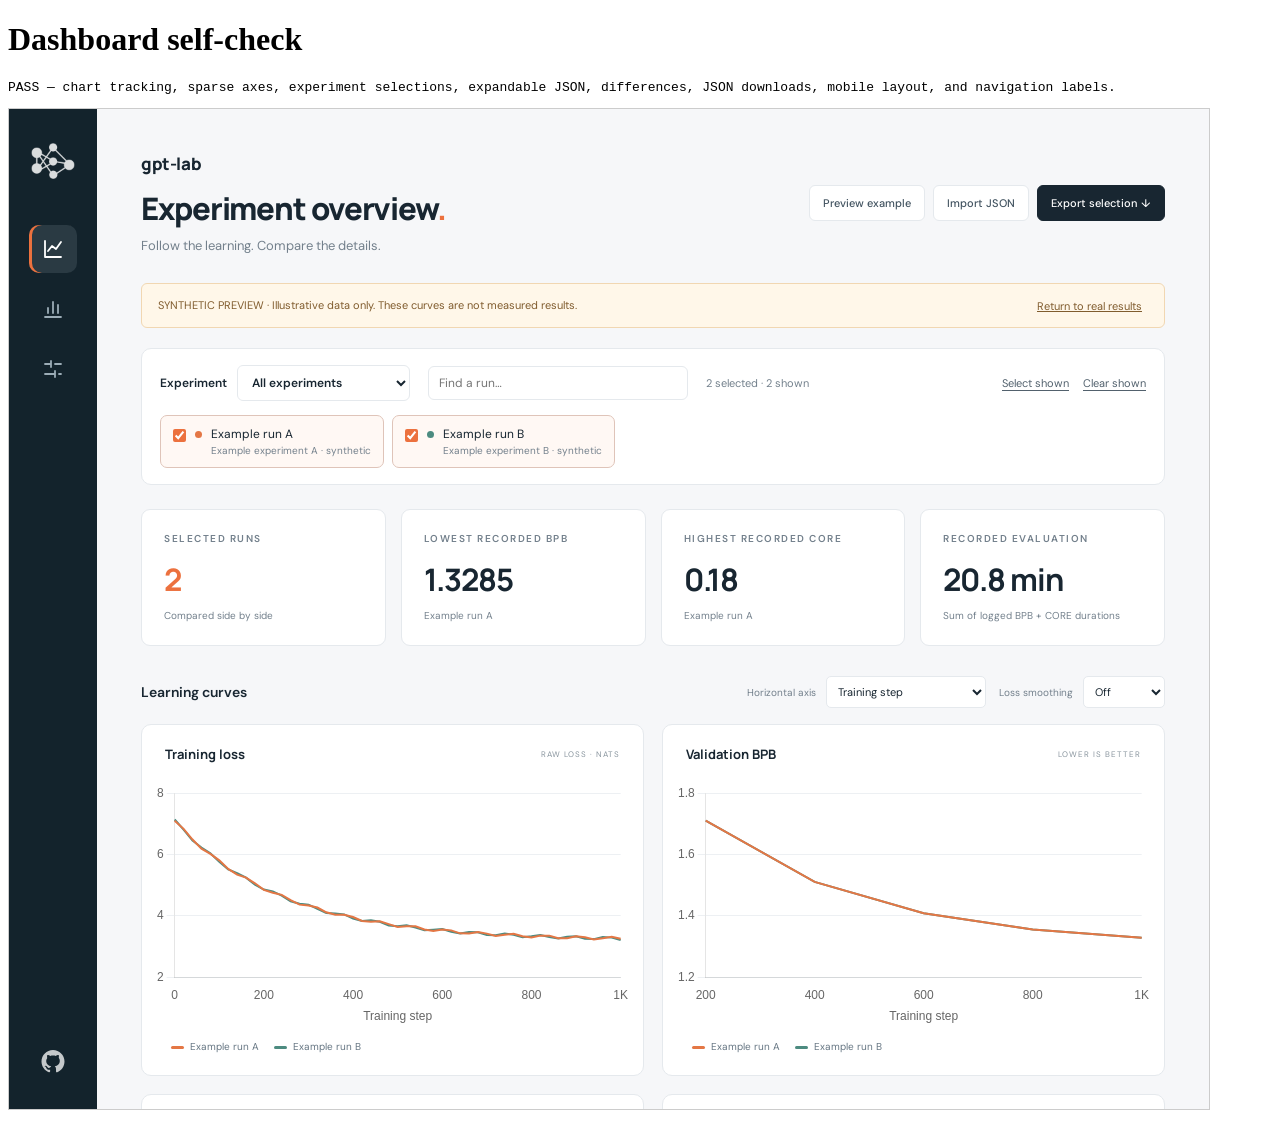
==== tests/dashboard/charts.html @ 71bcebde "updating space with nicer ui" ====
<!doctype html>
<meta charset="utf-8">
<title>Dashboard self-check</title>
<h1>Dashboard self-check</h1>
<pre id="result" role="status">Running…</pre>
<iframe id="viewer" src="../../spaces/results/index.html" title="Dashboard under test" style="width:1200px;height:1000px;border:1px solid #ccc"></iframe>
<script type="module">
const frame = document.getElementById('viewer'), result = document.getElementById('result');
const assert = (condition, message) => { if (!condition) throw new Error(message); };
const until = async predicate => {
  const deadline = performance.now() + 10000;
  while (!predicate()) {
    if (performance.now() > deadline) throw new Error('Timed out waiting for chart state');
    await new Promise(requestAnimationFrame);
  }
};
try {
  await new Promise(resolve => frame.addEventListener('load', resolve, {once:true}));
  const win = frame.contentWindow, doc = win.document, $ = id => doc.getElementById(id);
  // Wait for app.js's initial fetch before importing the test snapshot.
  await new Promise(resolve => {
    doc.addEventListener('chart-test-ready', resolve, {once:true});
    const script = doc.createElement('script'); script.type = 'module';
    script.textContent = "import './app.js'; document.dispatchEvent(new Event('chart-test-ready'));";
    doc.head.append(script);
  });
  const getChart = id => win.Chart.getChart($(id).querySelector('canvas'));
  const change = (id, value) => { $(id).value = value; $(id).dispatchEvent(new win.Event('change')); };
  const hover = async (chart, index = 1) => {
    const point = chart.getDatasetMeta(0).data[index], rect = chart.canvas.getBoundingClientRect();
    chart.canvas.dispatchEvent(new win.MouseEvent('mousemove', {clientX:rect.left + point.x, clientY:rect.top + point.y, bubbles:true}));
    await until(() => chart.tooltip.opacity > 0 && chart.tooltip.dataPoints[0].dataIndex === index);
    return chart.tooltip;
  };
  const transfer = new win.DataTransfer();
  // Space the inspected points apart so integer mouse coordinates cannot pick a neighbor.
  const history = Array.from({length:601}, (_, index) => {
    const step = index < 3 ? index * 10 : index + 97;
    return {step, 'train/raw_loss':4-index/1000, 'train/total_tokens':step*100};
  });
  history.push({step:698, 'eval/bpb':1.25});
  const runs = ['A','B'].map(id => ({id, label:`Run ${id}`, group:`Experiment ${id}`, history,
    config: {model_name:'test-model', optim_config:{learning_rate:id === 'A' ? 0.01 : 0.02},
      training_config:id === 'A' ? {seed:0, dist_info:{world_size:1, note:'<img src=x>'}}
        : {dist_info:{note:'<img src=x>', world_size:1}, seed:0}},
  }));
  runs.push({id:'C', label:'Ungrouped run', history:[]});
  transfer.items.add(new win.File([JSON.stringify({schema_version:1, synthetic:true, runs})], 'chart-check.json', {type:'application/json'}));
  $('import').files = transfer.files; $('import').dispatchEvent(new win.Event('change'));
  await until(() => getChart('loss-chart')?.data.datasets[0].data.length === 601);
  let chart = getChart('loss-chart'), tooltip = await hover(chart);
  assert(tooltip.title[0] === 'Training step: 10', 'Tooltip must snap to an actual recorded step');
  assert(tooltip.dataPoints.length === 2, 'Runs at the same step must share the tooltip');
  assert(tooltip.body[0].lines[0].includes('Run A · train/raw_loss: 3.999'), 'Tooltip must show the recorded run and value');
  chart.canvas.dispatchEvent(new win.MouseEvent('mouseout', {bubbles:true}));
  await until(() => chart.getActiveElements().length === 0 && chart.tooltip.opacity === 0);
  change('smoothing', '0.6');
  assert(!Object.values(win.Chart.instances).includes(chart), 'Rerender must dispose of old charts');
  chart = getChart('loss-chart'); tooltip = await hover(chart);
  assert(tooltip.body[0].after[0] === 'Raw loss: 3.999 · EMA: 0.6', 'EMA tooltip must retain the raw value');
  assert(Math.abs(tooltip.dataPoints[0].parsed.y - 3.9996) < 1e-10, 'Tooltip must show the actual EMA value');
  change('axis', 'train/total_tokens');
  assert(!$('bpb-chart').querySelector('canvas'), 'Sparse evaluation must not invent token counters');
  tooltip = await hover(getChart('loss-chart'));
  assert(tooltip.title[0] === 'Training tokens: 1,000', 'Tooltip must use recorded token counters');
  change('axis', 'step');
  assert(getChart('bpb-chart').data.datasets[0].data[0].y === 1.25, 'A single evaluation point must remain visible');
  await hover(getChart('bpb-chart'), 0);
  while ($('run-list').querySelector('input:checked')) {
    const input = $('run-list').querySelector('input:checked');
    input.checked = false; input.dispatchEvent(new win.Event('change'));
  }
  assert(Object.keys(win.Chart.instances).length === 0, 'Empty selection must dispose of every chart');
  $('select-all').click();
  change('experiment', JSON.stringify('Experiment A'));
  assert($('stat-runs').textContent === '1' && getChart('loss-chart').data.datasets[0].label === 'Run A', 'Experiment must scope charts and summaries');
  assert($('recap-table').querySelectorAll('tbody tr').length === 1 && $('config-table').querySelectorAll('th').length === 2, 'Experiment must scope tables');
  change('experiment', JSON.stringify('Experiment B')); $('clear-selection').click();
  assert($('download').disabled && !$('loss-chart').querySelector('canvas'), 'An empty experiment selection must disable export and clear charts');
  change('experiment', '');
  assert($('stat-runs').textContent === '2' && !$('run-list').querySelector('input[value="B"]').checked, 'Switching experiments must preserve checkbox selections');
  change('experiment', JSON.stringify(''));
  assert($('stat-runs').textContent === '1' && $('run-list').textContent.includes('Ungrouped run'), 'Missing groups must be selectable as Ungrouped');
  change('experiment', '');
  $('search').value = 'Run B'; $('search').dispatchEvent(new win.Event('input')); $('select-all').click();
  assert($('stat-runs').textContent === '3', 'Select shown must add only the matching run');
  $('clear-selection').click();
  assert($('stat-runs').textContent === '2', 'Clear shown must preserve hidden run selections');
  $('search').value = 'no match'; $('search').dispatchEvent(new win.Event('input'));
  assert(!$('no-runs').hidden, 'An unmatched search must explain the empty run list');
  $('search').value = ''; $('search').dispatchEvent(new win.Event('input')); $('select-all').click();
  const ungrouped = $('run-list').querySelector('input[value="C"]');
  ungrouped.checked = false; ungrouped.dispatchEvent(new win.Event('change'));
  doc.querySelector('[data-tab="configuration"]').click();
  const configKeys = () => [...$('config-table').querySelectorAll('.config-key')].map(node => node.textContent);
  assert(configKeys().join(',') === 'model_name,optim_config,training_config', 'Nested settings must occupy one top-level row');
  const row = [...$('config-table').querySelectorAll('tbody tr')].find(row => row.querySelector('.config-key')?.textContent === 'training_config');
  const details = row.querySelector('details'); details.querySelector('summary').click();
  const displayed = JSON.parse(details.querySelector('pre').textContent);
  assert(details.open && displayed.seed === 0 && displayed.dist_info.note === '<img src=x>', 'Expandable JSON must preserve nested values and escaping');
  assert(!$('config-table').querySelector('img'), 'Config values must render as text');
  $('differences').checked = true; $('differences').dispatchEvent(new win.Event('change'));
  assert(configKeys().join(',') === 'optim_config', 'Differences must compare nested values regardless of object key order');
  // Inspect real Blob downloads without saving files to the user's Downloads folder.
  const originalClick = win.HTMLAnchorElement.prototype.click, downloads = [];
  try {
    win.HTMLAnchorElement.prototype.click = function () { downloads.push({filename:this.download, response:win.fetch(this.href)}); };
    $('config-downloads').querySelector('button').click();
    const response = await downloads[0].response, config = await response.json();
    assert(downloads[0].filename === 'synthetic-A-config.json' && response.headers.get('content-type') === 'application/json', 'Configuration download must be JSON with a synthetic filename');
    assert(JSON.stringify(config) === JSON.stringify(runs[0].config), 'Configuration download must preserve the full original config without history');
    $('download').click();
    const snapshot = await (await downloads[1].response).json();
    assert(snapshot.synthetic === true && snapshot.runs.length === 2, 'Selection export must preserve the synthetic label and chosen runs');
  } finally { win.HTMLAnchorElement.prototype.click = originalClick; }
  change('experiment', JSON.stringify('Experiment A'));
  assert($('config-downloads').children.length === 1, 'Configuration downloads must follow the experiment scope');
  $('differences').checked = false;
  doc.querySelector('[data-tab="overview"]').click();
  $('smoothing').value = '0'; $('demo').click();
  assert(getChart('loss-chart').data.datasets.length === 2, 'Leave the synthetic preview visible for manual inspection');
  frame.style.width = '390px';
  await until(() => doc.documentElement.clientWidth < 400);
  assert(doc.documentElement.scrollWidth <= doc.documentElement.clientWidth + 1, 'Mobile layout must not overflow the viewport');
  doc.querySelector('[data-tab="configuration"]').click();
  $('config-table').querySelector('summary').click();
  assert(doc.documentElement.scrollWidth <= doc.documentElement.clientWidth + 1, 'Expanded JSON must stay inside the mobile table scroll area');
  doc.querySelector('[data-tab="overview"]').click();
  frame.style.width = '1200px';
  assert(doc.querySelector('.brand img').naturalWidth === 144, 'The logo must load');
  assert(doc.querySelector('.rail-footer img').naturalWidth === 24, 'The GitHub mark must load');
  const nav = doc.querySelector('[data-tab="configuration"]');
  nav.focus();
  assert(win.getComputedStyle(nav, '::after').visibility === 'visible', 'Page names must appear on keyboard focus');
  assert(win.getComputedStyle(nav, '::after').content.includes('Configuration'), 'Page tooltip must name the destination');
  nav.blur();
  result.textContent = 'PASS — chart tracking, sparse axes, experiment selections, expandable JSON, differences, JSON downloads, mobile layout, and navigation labels.';
} catch (error) { result.textContent = `FAIL — ${error.message}\n${error.stack}`; console.error(error); }
</script>
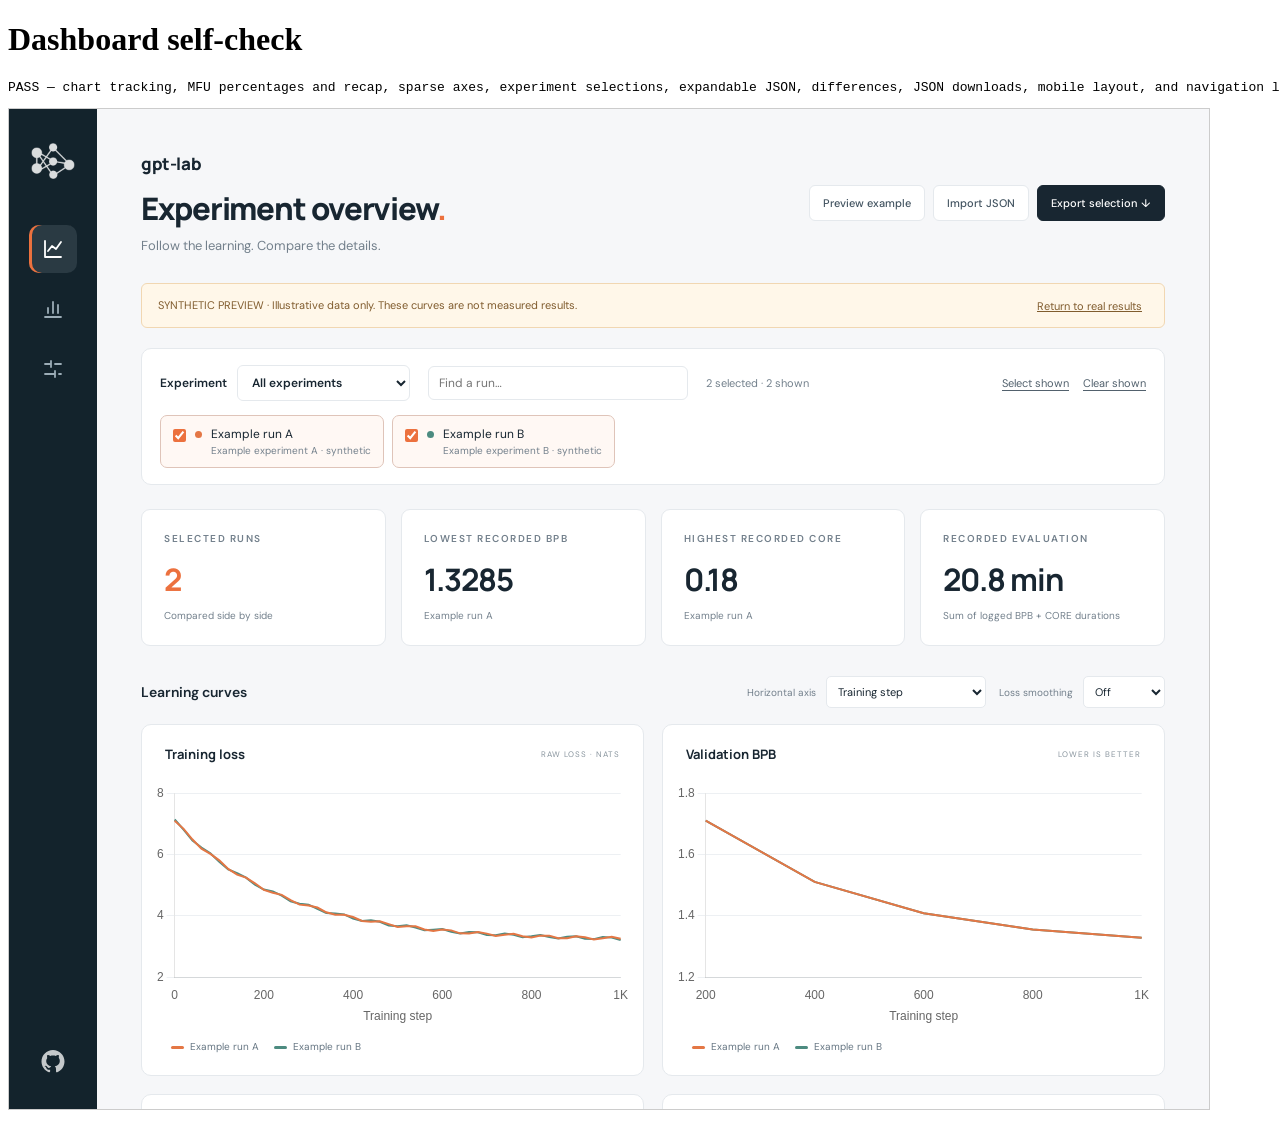
==== commit d7114113: "adding mfu to space ui" ====
--- a/tests/dashboard/charts.html
+++ b/tests/dashboard/charts.html
@@ -39,7 +39,8 @@
     return {step, 'train/raw_loss':4-index/1000, 'train/total_tokens':step*100};
   });
   history.push({step:698, 'eval/bpb':1.25});
-  const runs = ['A','B'].map(id => ({id, label:`Run ${id}`, group:`Experiment ${id}`, history,
+  const runs = ['A','B'].map(id => ({id, label:`Run ${id}`, group:`Experiment ${id}`,
+    history:history.map((row, index) => index < 2 ? {...row, 'train/mfu':id === 'A' && index === 1 ? 28.5 : 0} : row),
     config: {model_name:'test-model', optim_config:{learning_rate:id === 'A' ? 0.01 : 0.02},
       training_config:id === 'A' ? {seed:0, dist_info:{world_size:1, note:'<img src=x>'}}
         : {dist_info:{note:'<img src=x>', world_size:1}, seed:0}},
@@ -48,6 +49,13 @@
   transfer.items.add(new win.File([JSON.stringify({schema_version:1, synthetic:true, runs})], 'chart-check.json', {type:'application/json'}));
   $('import').files = transfer.files; $('import').dispatchEvent(new win.Event('change'));
   await until(() => getChart('loss-chart')?.data.datasets[0].data.length === 601);
+  const mfu = getChart('mfu-chart');
+  assert(mfu.data.datasets.length === 2 && mfu.data.datasets[0].data.length === 2, 'MFU must omit runs and points without logged values');
+  assert(mfu.data.datasets[0].data[1].y === 28.5 && mfu.data.datasets[0].data[0].y === 0, 'MFU must retain logged percentages and zero without rescaling');
+  const mfuTooltip = await hover(mfu);
+  assert(mfuTooltip.body[0].lines[0] === 'Run A · train/mfu: 28.5%', 'MFU tooltip must display the recorded percentage');
+  const mfuColumn = [...$('recap-table').querySelectorAll('th')].findIndex(cell => cell.textContent === 'Latest MFU (%)');
+  assert(mfuColumn >= 0 && [...$('recap-table').querySelectorAll('tbody tr')].map(row => row.cells[mfuColumn].textContent).join(',') === '28.5,0,—', 'MFU recap must show latest values, zero, and missing values distinctly');
   let chart = getChart('loss-chart'), tooltip = await hover(chart);
   assert(tooltip.title[0] === 'Training step: 10', 'Tooltip must snap to an actual recorded step');
   assert(tooltip.dataPoints.length === 2, 'Runs at the same step must share the tooltip');
@@ -74,6 +82,7 @@
   $('select-all').click();
   change('experiment', JSON.stringify('Experiment A'));
   assert($('stat-runs').textContent === '1' && getChart('loss-chart').data.datasets[0].label === 'Run A', 'Experiment must scope charts and summaries');
+  assert(getChart('mfu-chart').data.datasets.length === 1 && getChart('mfu-chart').data.datasets[0].label === 'Run A', 'Experiment must scope MFU curves');
   assert($('recap-table').querySelectorAll('tbody tr').length === 1 && $('config-table').querySelectorAll('th').length === 2, 'Experiment must scope tables');
   change('experiment', JSON.stringify('Experiment B')); $('clear-selection').click();
   assert($('download').disabled && !$('loss-chart').querySelector('canvas'), 'An empty experiment selection must disable export and clear charts');
@@ -81,6 +90,7 @@
   assert($('stat-runs').textContent === '2' && !$('run-list').querySelector('input[value="B"]').checked, 'Switching experiments must preserve checkbox selections');
   change('experiment', JSON.stringify(''));
   assert($('stat-runs').textContent === '1' && $('run-list').textContent.includes('Ungrouped run'), 'Missing groups must be selectable as Ungrouped');
+  assert(!$('mfu-chart').querySelector('canvas'), 'A run without MFU must show no recorded data');
   change('experiment', '');
   $('search').value = 'Run B'; $('search').dispatchEvent(new win.Event('input')); $('select-all').click();
   assert($('stat-runs').textContent === '3', 'Select shown must add only the matching run');
@@ -134,6 +144,6 @@
   assert(win.getComputedStyle(nav, '::after').visibility === 'visible', 'Page names must appear on keyboard focus');
   assert(win.getComputedStyle(nav, '::after').content.includes('Configuration'), 'Page tooltip must name the destination');
   nav.blur();
-  result.textContent = 'PASS — chart tracking, sparse axes, experiment selections, expandable JSON, differences, JSON downloads, mobile layout, and navigation labels.';
+  result.textContent = 'PASS — chart tracking, MFU percentages and recap, sparse axes, experiment selections, expandable JSON, differences, JSON downloads, mobile layout, and navigation labels.';
 } catch (error) { result.textContent = `FAIL — ${error.message}\n${error.stack}`; console.error(error); }
 </script>
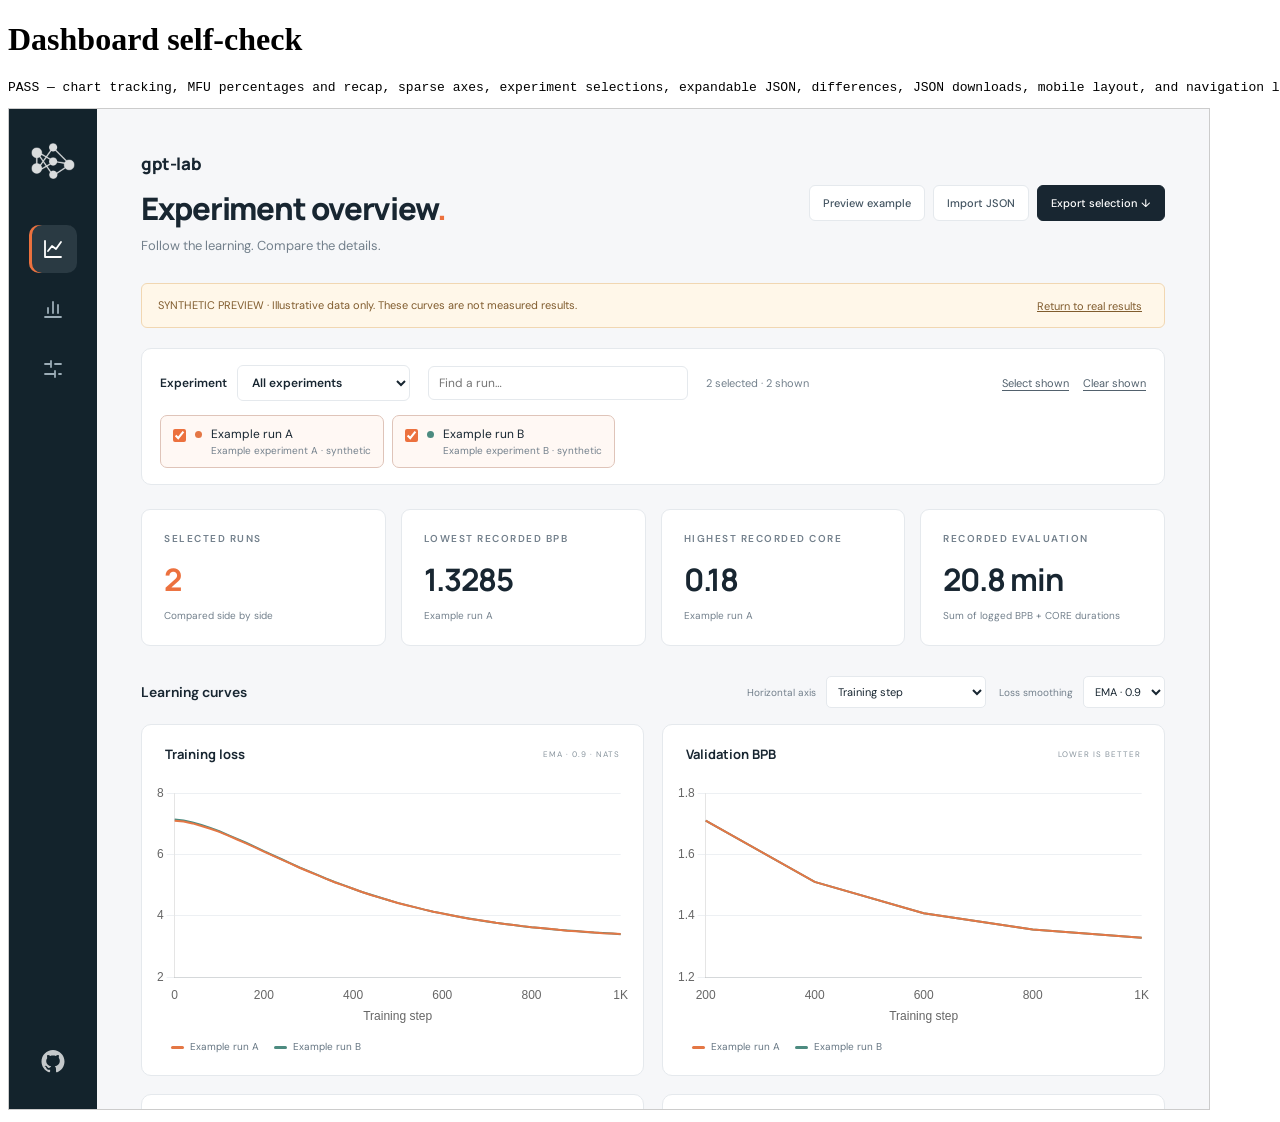
==== commit a59904dd: "fixing small ui -- smooth loss visuakization + default smooth" ====
--- a/tests/dashboard/charts.html
+++ b/tests/dashboard/charts.html
@@ -49,6 +49,9 @@
   transfer.items.add(new win.File([JSON.stringify({schema_version:1, synthetic:true, runs})], 'chart-check.json', {type:'application/json'}));
   $('import').files = transfer.files; $('import').dispatchEvent(new win.Event('change'));
   await until(() => getChart('loss-chart')?.data.datasets[0].data.length === 601);
+  assert($('smoothing').value === '0.9' && $('loss-description').textContent === 'EMA · 0.9 · NATS', 'Loss smoothing must default to EMA 0.9 with a matching panel description');
+  change('smoothing', '0');
+  assert($('loss-description').textContent === 'RAW LOSS · NATS', 'Loss panel must identify unsmoothed loss');
   const mfu = getChart('mfu-chart');
   assert(mfu.data.datasets.length === 2 && mfu.data.datasets[0].data.length === 2, 'MFU must omit runs and points without logged values');
   assert(mfu.data.datasets[0].data[1].y === 28.5 && mfu.data.datasets[0].data[0].y === 0, 'MFU must retain logged percentages and zero without rescaling');
@@ -63,10 +66,16 @@
   chart.canvas.dispatchEvent(new win.MouseEvent('mouseout', {bubbles:true}));
   await until(() => chart.getActiveElements().length === 0 && chart.tooltip.opacity === 0);
   change('smoothing', '0.6');
+  assert($('loss-description').textContent === 'EMA · 0.6 · NATS', 'Loss panel must identify the selected smoothing factor');
   assert(!Object.values(win.Chart.instances).includes(chart), 'Rerender must dispose of old charts');
   chart = getChart('loss-chart'); tooltip = await hover(chart);
   assert(tooltip.body[0].after[0] === 'Raw loss: 3.999 · EMA: 0.6', 'EMA tooltip must retain the raw value');
   assert(Math.abs(tooltip.dataPoints[0].parsed.y - 3.9996) < 1e-10, 'Tooltip must show the actual EMA value');
+  change('smoothing', '0.9');
+  assert($('loss-description').textContent === 'EMA · 0.9 · NATS', 'Loss panel must update when the smoothing factor changes');
+  change('smoothing', '0');
+  assert($('loss-description').textContent === 'RAW LOSS · NATS', 'Disabling smoothing must restore the raw-loss description');
+  change('smoothing', '0.6');
   change('axis', 'train/total_tokens');
   assert(!$('bpb-chart').querySelector('canvas'), 'Sparse evaluation must not invent token counters');
   tooltip = await hover(getChart('loss-chart'));
@@ -127,7 +136,7 @@
   assert($('config-downloads').children.length === 1, 'Configuration downloads must follow the experiment scope');
   $('differences').checked = false;
   doc.querySelector('[data-tab="overview"]').click();
-  $('smoothing').value = '0'; $('demo').click();
+  $('smoothing').value = '0.9'; $('demo').click();
   assert(getChart('loss-chart').data.datasets.length === 2, 'Leave the synthetic preview visible for manual inspection');
   frame.style.width = '390px';
   await until(() => doc.documentElement.clientWidth < 400);
